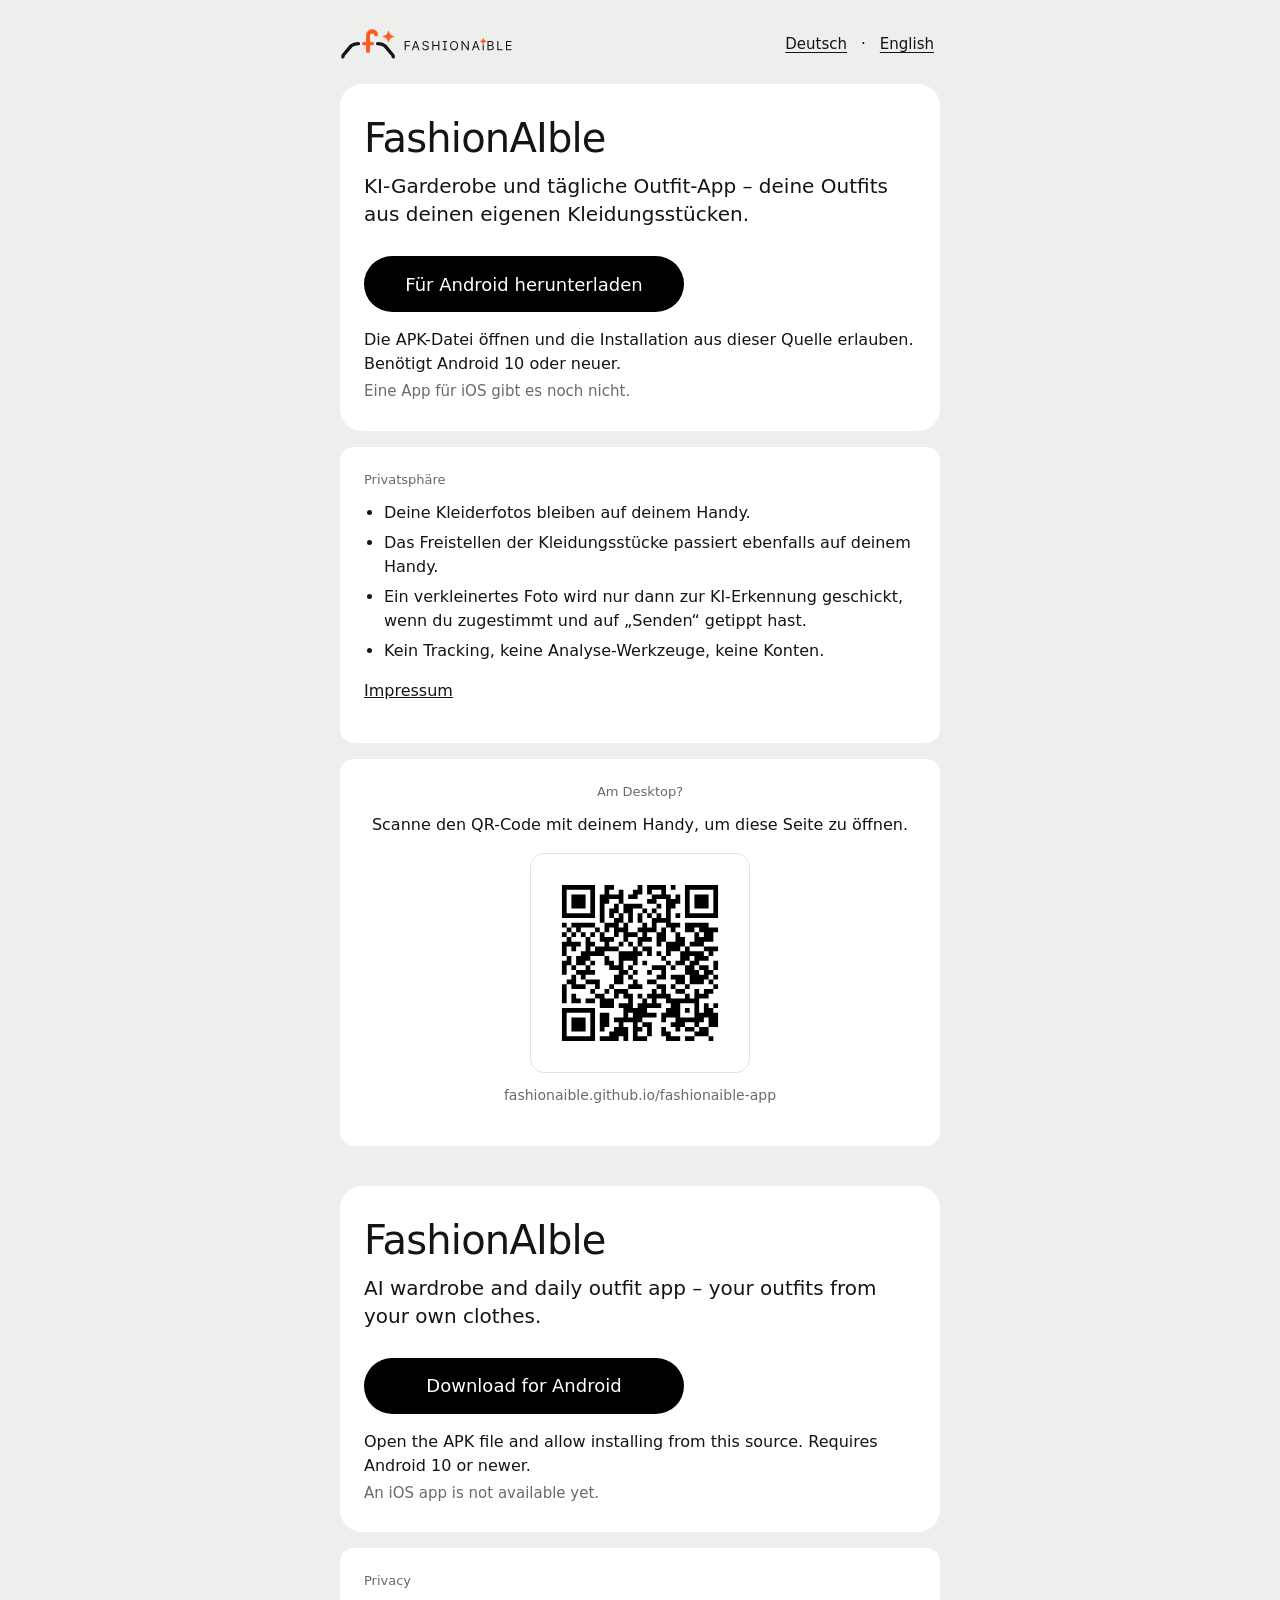
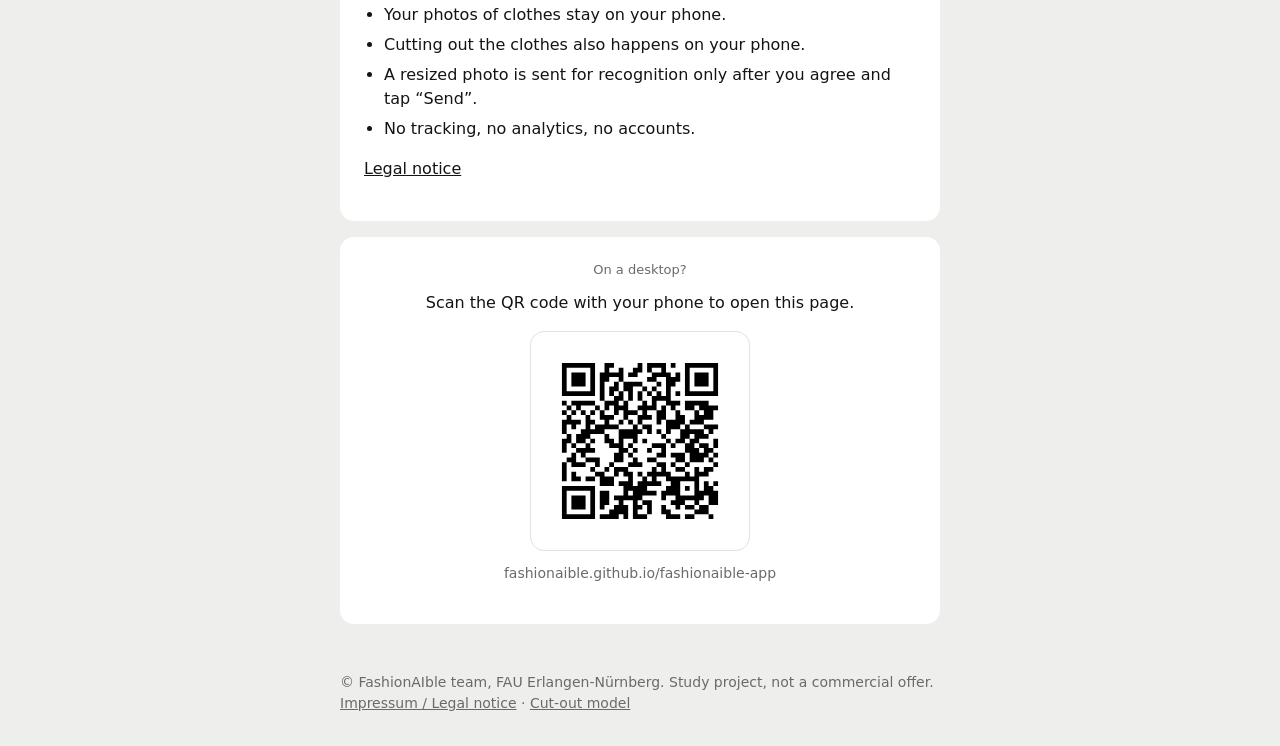
==== index.html @ 80b31e27 "Download page for FashionAIble (#656) Static download page (no frameworks, no scripts, no external r" ====
<!DOCTYPE html>
<html lang="de">
<head>
  <meta charset="utf-8">
  <meta name="viewport" content="width=device-width, initial-scale=1">
  <title>FashionAIble – Download / Download</title>
  <meta name="description" content="KI-Garderobe und tägliche Outfit-App – deine Outfits aus deinen eigenen Kleidungsstücken. AI wardrobe and daily outfit app – your outfits from your own clothes.">
  <link rel="icon" href="favicon.svg" type="image/svg+xml">
  <link rel="stylesheet" href="style.css">
</head>
<body>

<header class="site-header">
  <img class="logo" src="logo-horizontal.svg" alt="FashionAIble" width="172" height="30">
  <nav class="lang-switch" aria-label="Sprache / Language">
    <a href="#de" lang="de">Deutsch</a>
    <span aria-hidden="true">·</span>
    <a href="#en" lang="en">English</a>
  </nav>
</header>

<main>

<section id="de" lang="de" class="lang-section" aria-labelledby="de-title">
  <div class="card hero">
    <h1 id="de-title">FashionAIble</h1>
    <p class="lead">KI-Garderobe und tägliche Outfit-App – deine Outfits aus deinen eigenen Kleidungsstücken.</p>

    <a class="button" href="https://github.com/FashionAIble/fashionaible-app/releases/latest/download/fashionaible.apk" download>Für Android herunterladen</a>
    <p class="hint">Die APK-Datei öffnen und die Installation aus dieser Quelle erlauben. Benötigt Android 10 oder neuer.</p>
    <p class="note">Eine App für iOS gibt es noch nicht.</p>
  </div>

  <div class="card">
    <h2>Privatsphäre</h2>
    <ul class="plain">
      <li>Deine Kleiderfotos bleiben auf deinem Handy.</li>
      <li>Das Freistellen der Kleidungsstücke passiert ebenfalls auf deinem Handy.</li>
      <li>Ein verkleinertes Foto wird nur dann zur KI-Erkennung geschickt, wenn du zugestimmt und auf „Senden“ getippt hast.</li>
      <li>Kein Tracking, keine Analyse-Werkzeuge, keine Konten.</li>
    </ul>
    <p><a href="imprint.html#de">Impressum</a></p>
  </div>

  <div class="card qr-card">
    <h2>Am Desktop?</h2>
    <p>Scanne den QR-Code mit deinem Handy, um diese Seite zu öffnen.</p>
    <img class="qr" src="qr.svg" alt="QR-Code zu https://fashionaible.github.io/fashionaible-app/" width="220" height="220">
    <p class="url">fashionaible.github.io/fashionaible-app</p>
  </div>
</section>

<section id="en" lang="en" class="lang-section" aria-labelledby="en-title">
  <div class="card hero">
    <h1 id="en-title">FashionAIble</h1>
    <p class="lead">AI wardrobe and daily outfit app – your outfits from your own clothes.</p>

    <a class="button" href="https://github.com/FashionAIble/fashionaible-app/releases/latest/download/fashionaible.apk" download>Download for Android</a>
    <p class="hint">Open the APK file and allow installing from this source. Requires Android 10 or newer.</p>
    <p class="note">An iOS app is not available yet.</p>
  </div>

  <div class="card">
    <h2>Privacy</h2>
    <ul class="plain">
      <li>Your photos of clothes stay on your phone.</li>
      <li>Cutting out the clothes also happens on your phone.</li>
      <li>A resized photo is sent for recognition only after you agree and tap “Send”.</li>
      <li>No tracking, no analytics, no accounts.</li>
    </ul>
    <p><a href="imprint.html#en">Legal notice</a></p>
  </div>

  <div class="card qr-card">
    <h2>On a desktop?</h2>
    <p>Scan the QR code with your phone to open this page.</p>
    <img class="qr" src="qr.svg" alt="QR code for https://fashionaible.github.io/fashionaible-app/" width="220" height="220">
    <p class="url">fashionaible.github.io/fashionaible-app</p>
  </div>
</section>

</main>

<footer class="site-footer">
  <p>© FashionAIble team, FAU Erlangen-Nürnberg. Study project, not a commercial offer. <a href="imprint.html">Impressum / Legal notice</a> · <a href="models/README.md">Cut-out model</a></p>
</footer>

</body>
</html>
---- style.css ----
/* FashionAIble download page. No external fonts, no scripts, no tracking.
   Colours from the design spec (docs/design/spec/foundations.md): screen, card, ink, meta, black pills. */

:root {
  --screen: #EEEEEC;
  --card: #FFFFFF;
  --paper: #F7F6F3;
  --line: #E2E2E0;
  --ink: #141414;
  --meta: #6A6A68;
  --pill: #000000;
  --radius-card: 14px;
  --radius-hero: 22px;
  --font: system-ui, -apple-system, "Segoe UI", Roboto, Helvetica, Arial, sans-serif;
}

* { box-sizing: border-box; }

html { -webkit-text-size-adjust: 100%; }

body {
  margin: 0;
  background: var(--screen);
  color: var(--ink);
  font-family: var(--font);
  font-size: 16px;
  line-height: 1.5;
}

a { color: var(--ink); }

:focus-visible {
  outline: 2px solid var(--ink);
  outline-offset: 3px;
}

.site-header {
  max-width: 640px;
  margin: 0 auto;
  padding: 20px 20px 0;
  display: flex;
  align-items: center;
  justify-content: space-between;
  flex-wrap: wrap;
  gap: 12px;
}

.logo { display: block; height: auto; max-width: 172px; }

.lang-switch {
  font-size: 15px;
  display: flex;
  gap: 8px;
  align-items: center;
}

.lang-switch a {
  display: inline-block;
  min-height: 48px;
  line-height: 48px;
  padding: 0 6px;
  text-decoration: underline;
  text-underline-offset: 3px;
}

main {
  max-width: 640px;
  margin: 0 auto;
  padding: 16px 20px 32px;
}

.lang-section + .lang-section { margin-top: 40px; }

.card {
  background: var(--card);
  border-radius: var(--radius-card);
  padding: 24px;
  margin-bottom: 16px;
}

.hero {
  border-radius: var(--radius-hero);
  padding: 32px 24px 28px;
}

h1 {
  font-size: 40px;
  line-height: 1.1;
  font-weight: 500;
  letter-spacing: -0.02em;
  margin: 0 0 12px;
}

h2 {
  font-size: 13px;
  line-height: 1.4;
  font-weight: 500;
  color: var(--meta);
  text-transform: none;
  letter-spacing: 0;
  margin: 0 0 12px;
}

.lead {
  font-size: 20px;
  line-height: 1.4;
  margin: 0 0 28px;
}

.button {
  display: inline-flex;
  align-items: center;
  justify-content: center;
  min-height: 56px;
  width: 100%;
  padding: 0 24px;
  border-radius: 999px;
  background: var(--pill);
  color: #FFFFFF;
  font-size: 18px;
  font-weight: 500;
  text-decoration: none;
}

.button:hover { background: #2A2A2A; }
.button:active { background: #000000; transform: translateY(1px); }

.hint {
  margin: 16px 0 4px;
  color: var(--ink);
}

.note {
  margin: 0;
  color: var(--meta);
  font-size: 15px;
}

.plain {
  margin: 0 0 12px;
  padding-left: 20px;
}

.plain li { margin-bottom: 6px; }

.qr-card { text-align: center; }

.qr-card p { margin: 0 0 16px; }

.qr {
  display: block;
  margin: 0 auto 12px;
  width: 220px;
  height: 220px;
  max-width: 100%;
  background: var(--card);
  border: 1px solid var(--line);
  border-radius: var(--radius-card);
  padding: 12px;
}

.url {
  font-size: 14px;
  color: var(--meta);
  word-break: break-all;
}

.site-footer {
  max-width: 640px;
  margin: 0 auto;
  padding: 0 20px 32px;
  color: var(--meta);
  font-size: 14px;
}

.site-footer p { margin: 0; }

.site-footer a { color: var(--meta); }

/* Imprint page */
.legal h2 { font-size: 15px; color: var(--ink); margin-top: 24px; }
.legal p, .legal li { font-size: 16px; }
.legal address { font-style: normal; }
.legal .back { font-size: 15px; }

@media (min-width: 560px) {
  .button { width: auto; min-width: 320px; }
}

@media (prefers-reduced-motion: reduce) {
  .button { transition: none; }
}

@media print {
  body { background: #FFFFFF; }
  .lang-switch, .site-footer { display: none; }
}
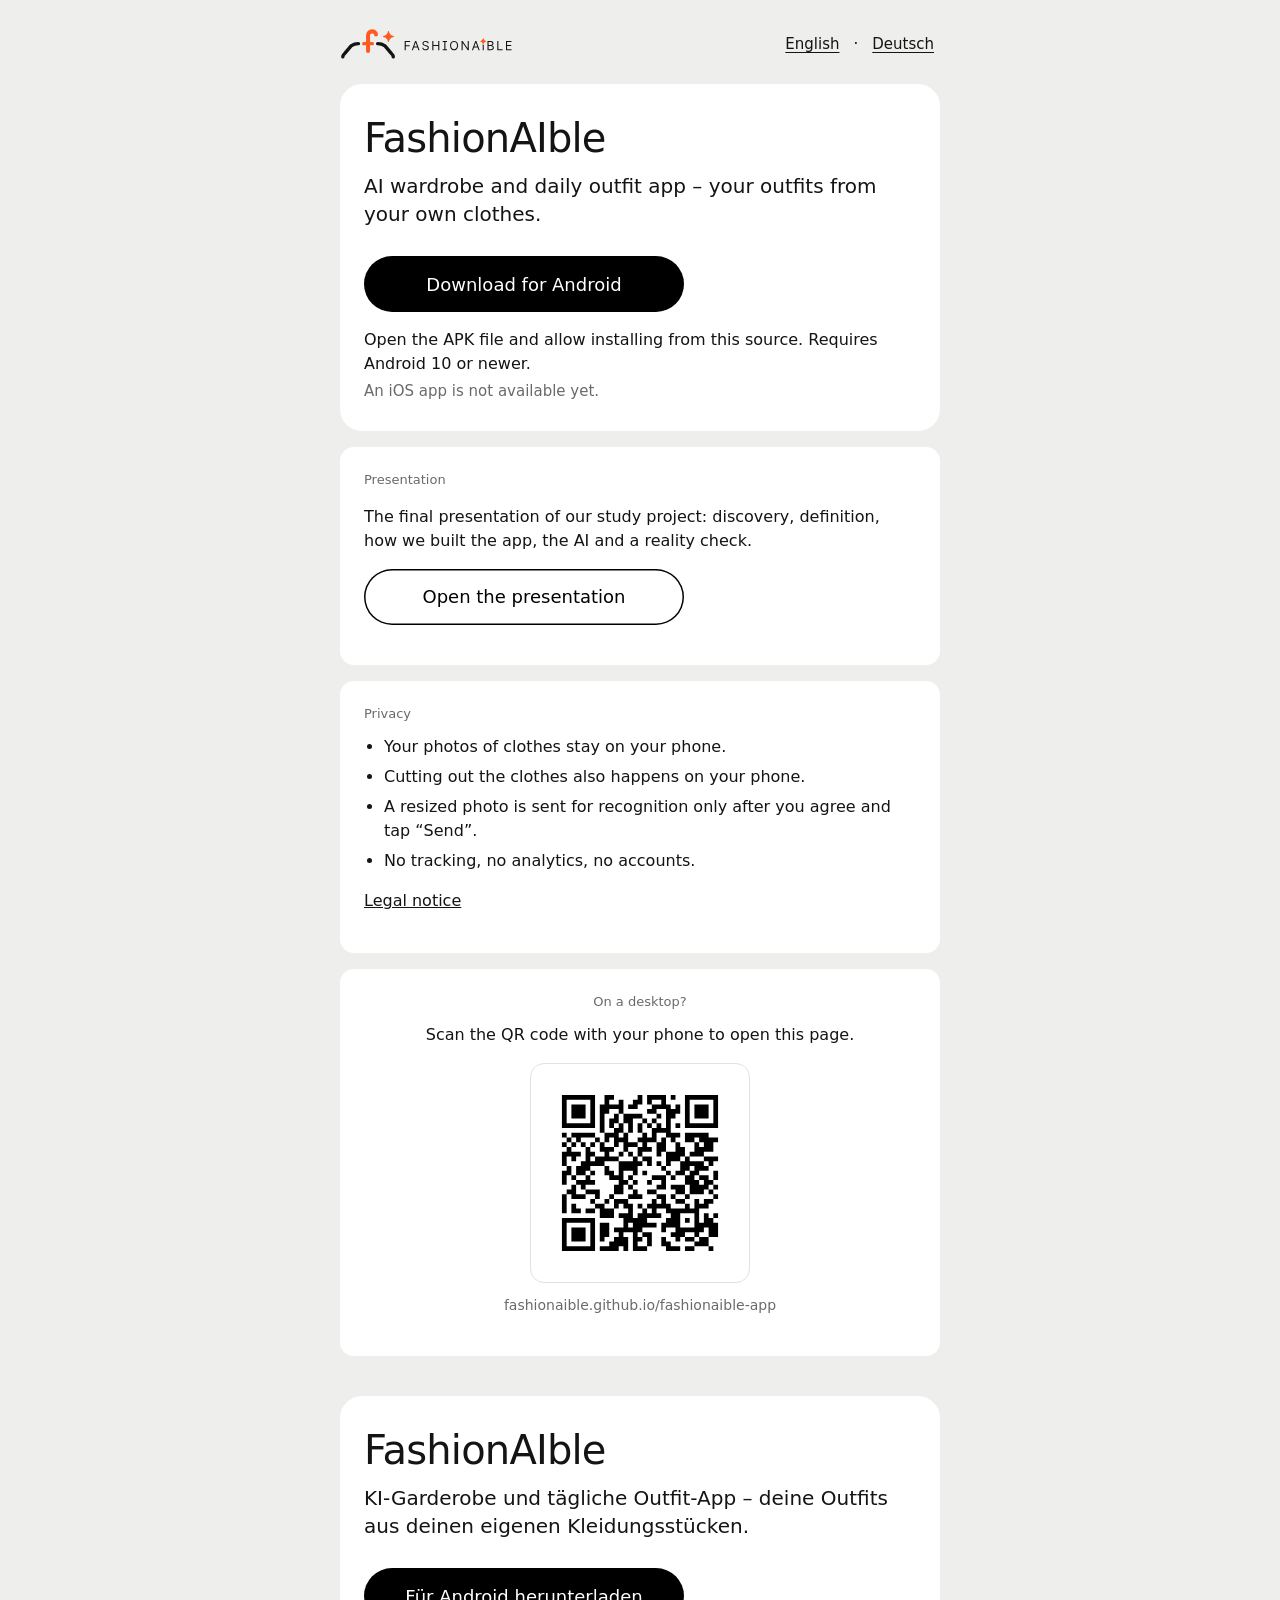
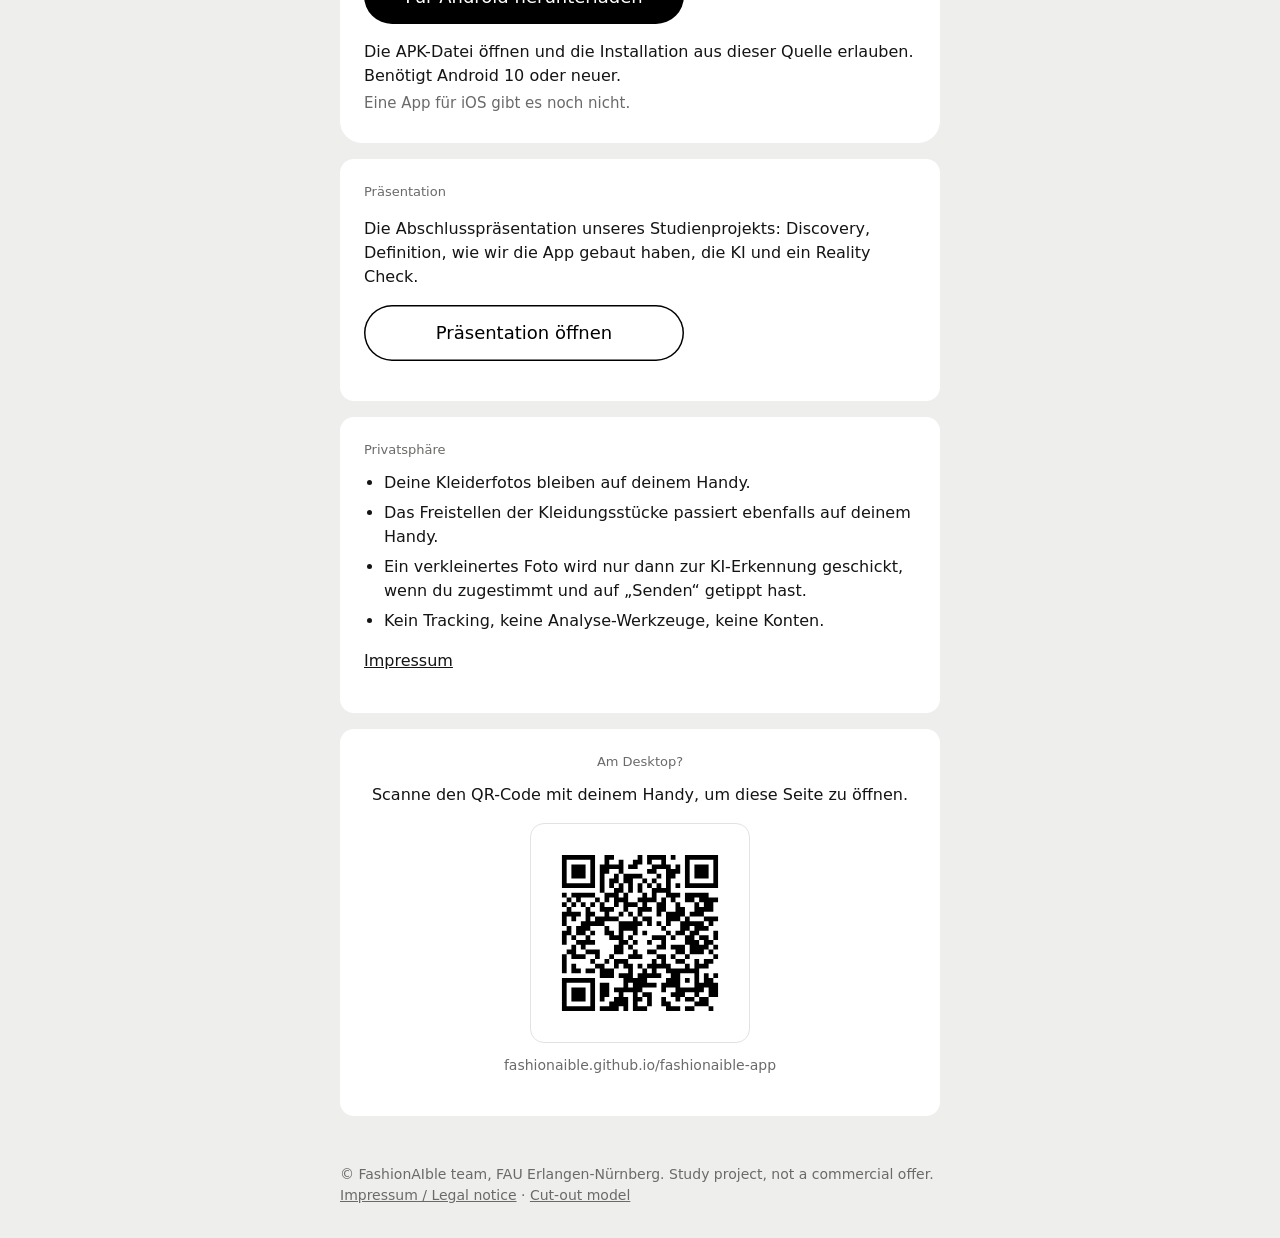
==== commit 7305dce3: "English first, presentation on the site with an update script" ====
--- a/index.html
+++ b/index.html
@@ -1,10 +1,10 @@
 <!DOCTYPE html>
-<html lang="de">
+<html lang="en">
 <head>
   <meta charset="utf-8">
   <meta name="viewport" content="width=device-width, initial-scale=1">
   <title>FashionAIble – Download / Download</title>
-  <meta name="description" content="KI-Garderobe und tägliche Outfit-App – deine Outfits aus deinen eigenen Kleidungsstücken. AI wardrobe and daily outfit app – your outfits from your own clothes.">
+  <meta name="description" content="AI wardrobe and daily outfit app – your outfits from your own clothes. KI-Garderobe und tägliche Outfit-App – deine Outfits aus deinen eigenen Kleidungsstücken.">
   <link rel="icon" href="favicon.svg" type="image/svg+xml">
   <link rel="stylesheet" href="style.css">
 </head>
@@ -12,14 +12,49 @@
 
 <header class="site-header">
   <img class="logo" src="logo-horizontal.svg" alt="FashionAIble" width="172" height="30">
-  <nav class="lang-switch" aria-label="Sprache / Language">
+  <nav class="lang-switch" aria-label="Language / Sprache">
+    <a href="#en" lang="en">English</a>
+    <span aria-hidden="true">·</span>
     <a href="#de" lang="de">Deutsch</a>
-    <span aria-hidden="true">·</span>
-    <a href="#en" lang="en">English</a>
   </nav>
 </header>
 
 <main>
+
+<section id="en" lang="en" class="lang-section" aria-labelledby="en-title">
+  <div class="card hero">
+    <h1 id="en-title">FashionAIble</h1>
+    <p class="lead">AI wardrobe and daily outfit app – your outfits from your own clothes.</p>
+
+    <a class="button" href="https://github.com/FashionAIble/fashionaible-app/releases/latest/download/fashionaible.apk" download>Download for Android</a>
+    <p class="hint">Open the APK file and allow installing from this source. Requires Android 10 or newer.</p>
+    <p class="note">An iOS app is not available yet.</p>
+  </div>
+
+  <div class="card">
+    <h2>Presentation</h2>
+    <p>The final presentation of our study project: discovery, definition, how we built the app, the AI and a reality check.</p>
+    <p><a class="button secondary" href="presentation/">Open the presentation</a></p>
+  </div>
+
+  <div class="card">
+    <h2>Privacy</h2>
+    <ul class="plain">
+      <li>Your photos of clothes stay on your phone.</li>
+      <li>Cutting out the clothes also happens on your phone.</li>
+      <li>A resized photo is sent for recognition only after you agree and tap “Send”.</li>
+      <li>No tracking, no analytics, no accounts.</li>
+    </ul>
+    <p><a href="imprint.html#en">Legal notice</a></p>
+  </div>
+
+  <div class="card qr-card">
+    <h2>On a desktop?</h2>
+    <p>Scan the QR code with your phone to open this page.</p>
+    <img class="qr" src="qr.svg" alt="QR code for https://fashionaible.github.io/fashionaible-app/" width="220" height="220">
+    <p class="url">fashionaible.github.io/fashionaible-app</p>
+  </div>
+</section>
 
 <section id="de" lang="de" class="lang-section" aria-labelledby="de-title">
   <div class="card hero">
@@ -29,6 +64,12 @@
     <a class="button" href="https://github.com/FashionAIble/fashionaible-app/releases/latest/download/fashionaible.apk" download>Für Android herunterladen</a>
     <p class="hint">Die APK-Datei öffnen und die Installation aus dieser Quelle erlauben. Benötigt Android 10 oder neuer.</p>
     <p class="note">Eine App für iOS gibt es noch nicht.</p>
+  </div>
+
+  <div class="card">
+    <h2>Präsentation</h2>
+    <p>Die Abschlusspräsentation unseres Studienprojekts: Discovery, Definition, wie wir die App gebaut haben, die KI und ein Reality Check.</p>
+    <p><a class="button secondary" href="presentation/">Präsentation öffnen</a></p>
   </div>
 
   <div class="card">
@@ -50,35 +91,6 @@
   </div>
 </section>
 
-<section id="en" lang="en" class="lang-section" aria-labelledby="en-title">
-  <div class="card hero">
-    <h1 id="en-title">FashionAIble</h1>
-    <p class="lead">AI wardrobe and daily outfit app – your outfits from your own clothes.</p>
-
-    <a class="button" href="https://github.com/FashionAIble/fashionaible-app/releases/latest/download/fashionaible.apk" download>Download for Android</a>
-    <p class="hint">Open the APK file and allow installing from this source. Requires Android 10 or newer.</p>
-    <p class="note">An iOS app is not available yet.</p>
-  </div>
-
-  <div class="card">
-    <h2>Privacy</h2>
-    <ul class="plain">
-      <li>Your photos of clothes stay on your phone.</li>
-      <li>Cutting out the clothes also happens on your phone.</li>
-      <li>A resized photo is sent for recognition only after you agree and tap “Send”.</li>
-      <li>No tracking, no analytics, no accounts.</li>
-    </ul>
-    <p><a href="imprint.html#en">Legal notice</a></p>
-  </div>
-
-  <div class="card qr-card">
-    <h2>On a desktop?</h2>
-    <p>Scan the QR code with your phone to open this page.</p>
-    <img class="qr" src="qr.svg" alt="QR code for https://fashionaible.github.io/fashionaible-app/" width="220" height="220">
-    <p class="url">fashionaible.github.io/fashionaible-app</p>
-  </div>
-</section>
-
 </main>
 
 <footer class="site-footer">
--- a/style.css
+++ b/style.css
@@ -125,6 +125,11 @@
 .button:hover { background: #2A2A2A; }
 .button:active { background: #000000; transform: translateY(1px); }
 
+/* Secondary action (presentation): outlined, so the download stays the main action. */
+.button.secondary { background: transparent; color: var(--pill); box-shadow: inset 0 0 0 1.5px var(--pill); }
+.button.secondary:hover { background: rgba(0, 0, 0, 0.05); }
+.button.secondary:active { background: rgba(0, 0, 0, 0.1); }
+
 .hint {
   margin: 16px 0 4px;
   color: var(--ink);
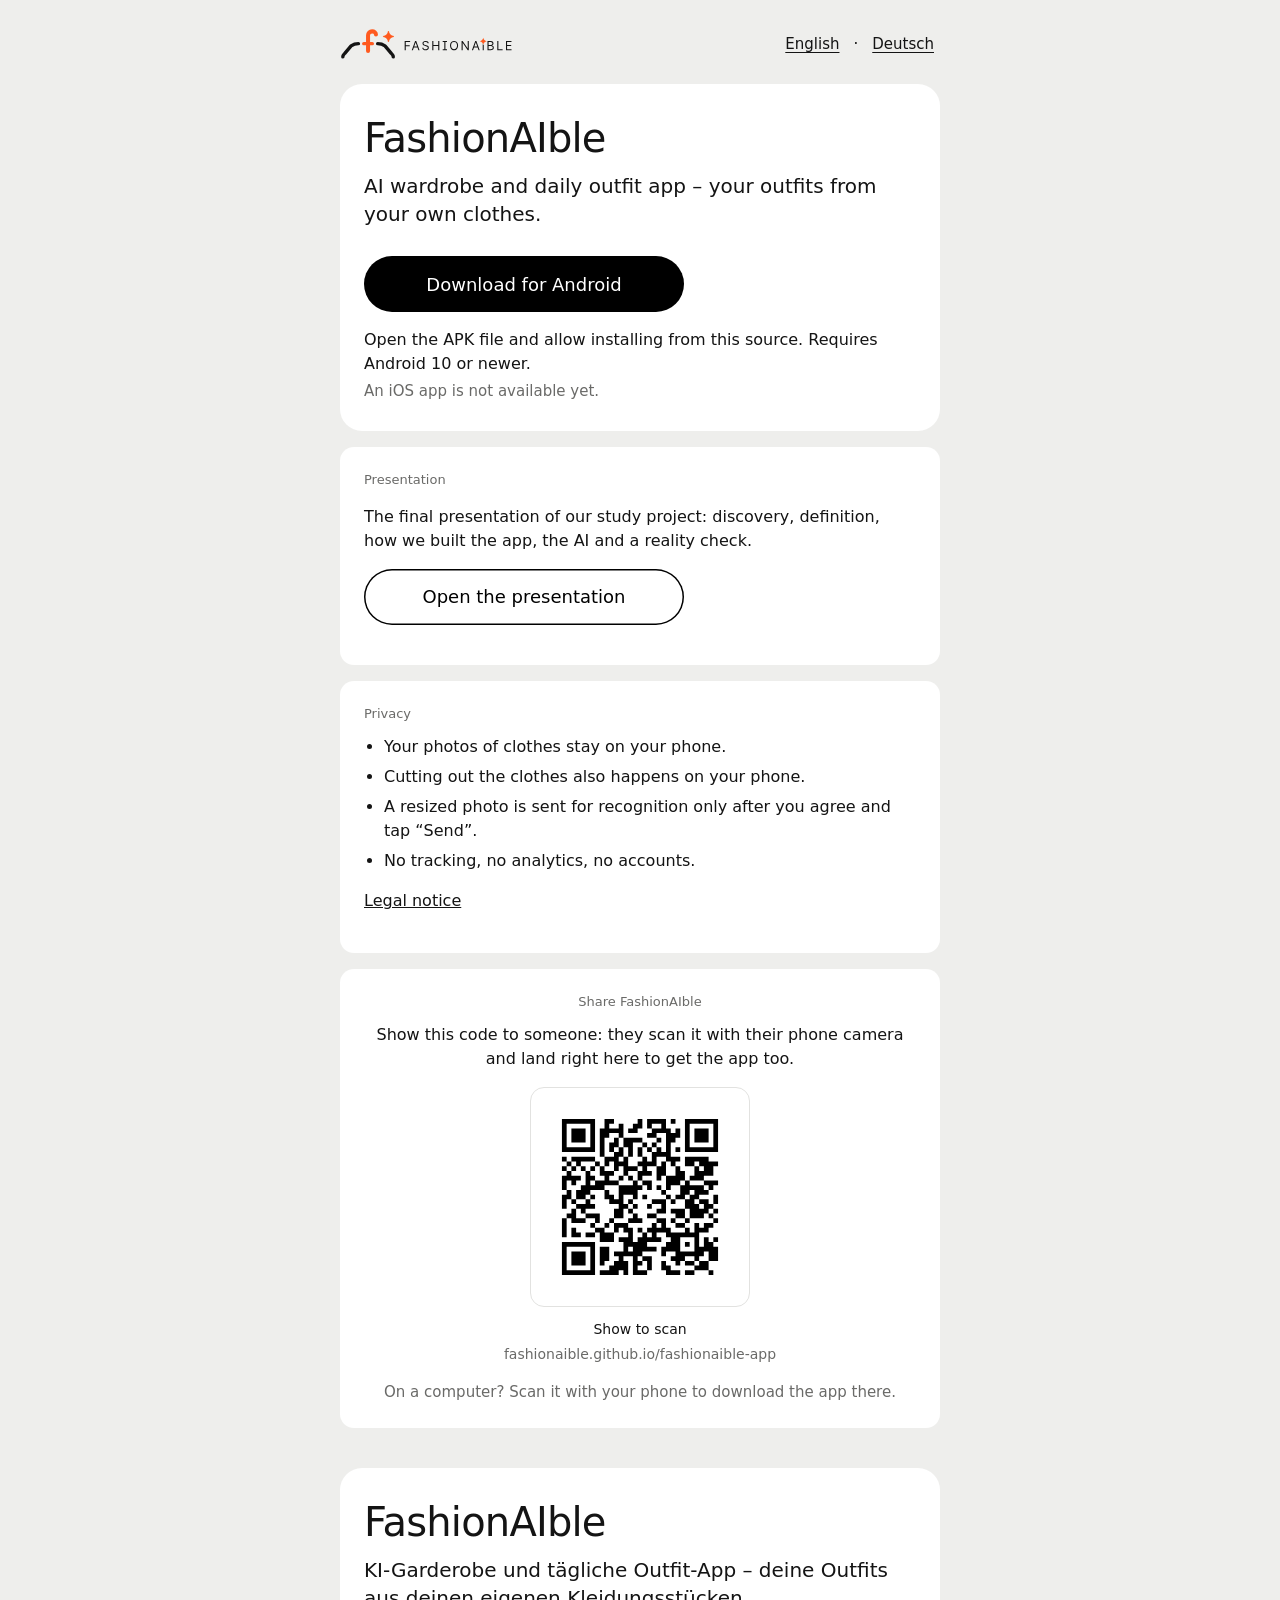
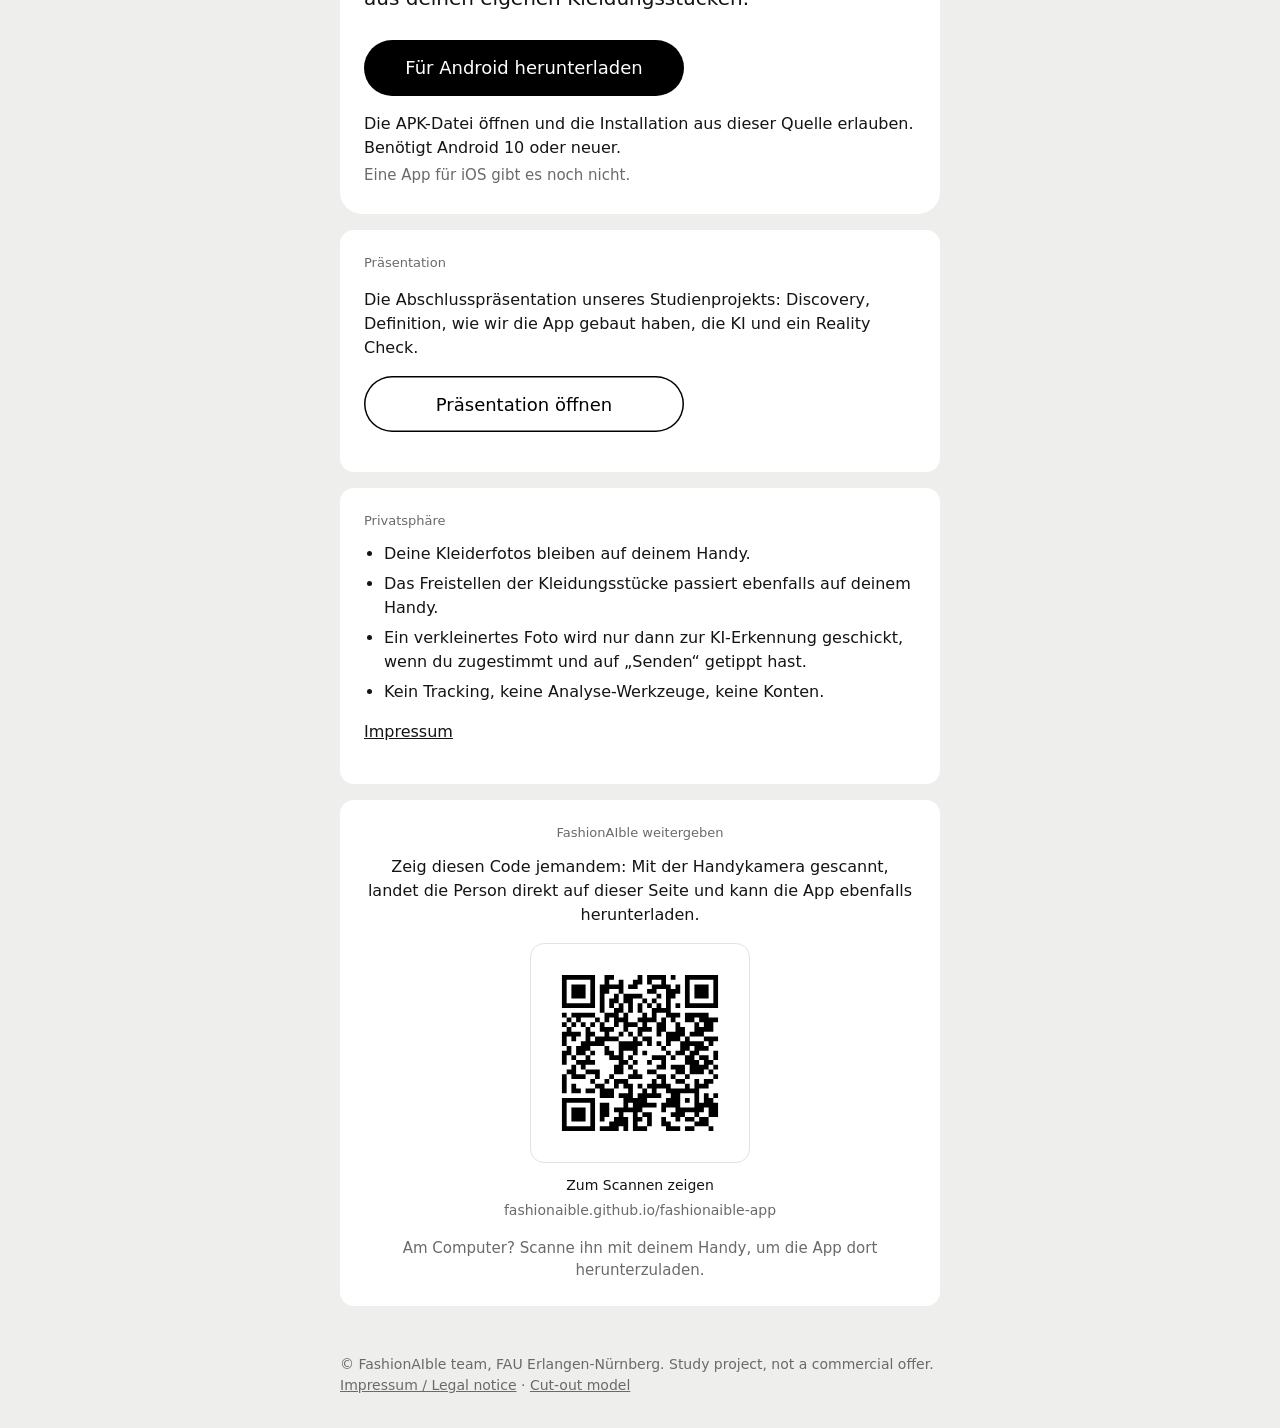
==== commit 8394f820: "QR card explains sharing: show the code to someone, computer case second Co-Authored-By: Claude Opus" ====
--- a/index.html
+++ b/index.html
@@ -49,10 +49,12 @@
   </div>
 
   <div class="card qr-card">
-    <h2>On a desktop?</h2>
-    <p>Scan the QR code with your phone to open this page.</p>
+    <h2>Share FashionAIble</h2>
+    <p>Show this code to someone: they scan it with their phone camera and land right here to get the app too.</p>
     <img class="qr" src="qr.svg" alt="QR code for https://fashionaible.github.io/fashionaible-app/" width="220" height="220">
+    <p class="qr-caption">Show to scan</p>
     <p class="url">fashionaible.github.io/fashionaible-app</p>
+    <p class="note">On a computer? Scan it with your phone to download the app there.</p>
   </div>
 </section>
 
@@ -84,10 +86,12 @@
   </div>
 
   <div class="card qr-card">
-    <h2>Am Desktop?</h2>
-    <p>Scanne den QR-Code mit deinem Handy, um diese Seite zu öffnen.</p>
+    <h2>FashionAIble weitergeben</h2>
+    <p>Zeig diesen Code jemandem: Mit der Handykamera gescannt, landet die Person direkt auf dieser Seite und kann die App ebenfalls herunterladen.</p>
     <img class="qr" src="qr.svg" alt="QR-Code zu https://fashionaible.github.io/fashionaible-app/" width="220" height="220">
+    <p class="qr-caption">Zum Scannen zeigen</p>
     <p class="url">fashionaible.github.io/fashionaible-app</p>
+    <p class="note">Am Computer? Scanne ihn mit deinem Handy, um die App dort herunterzuladen.</p>
   </div>
 </section>
 
--- a/style.css
+++ b/style.css
@@ -151,6 +151,7 @@
 .qr-card { text-align: center; }
 
 .qr-card p { margin: 0 0 16px; }
+/* Under the code: what it is for, so nobody scans the page they are already on. */.qr-card .qr-caption { margin: 0 0 4px; font-size: 14px; font-weight: 500; color: var(--ink); }.qr-card .note { margin: 16px 0 0; }
 
 .qr {
   display: block;
